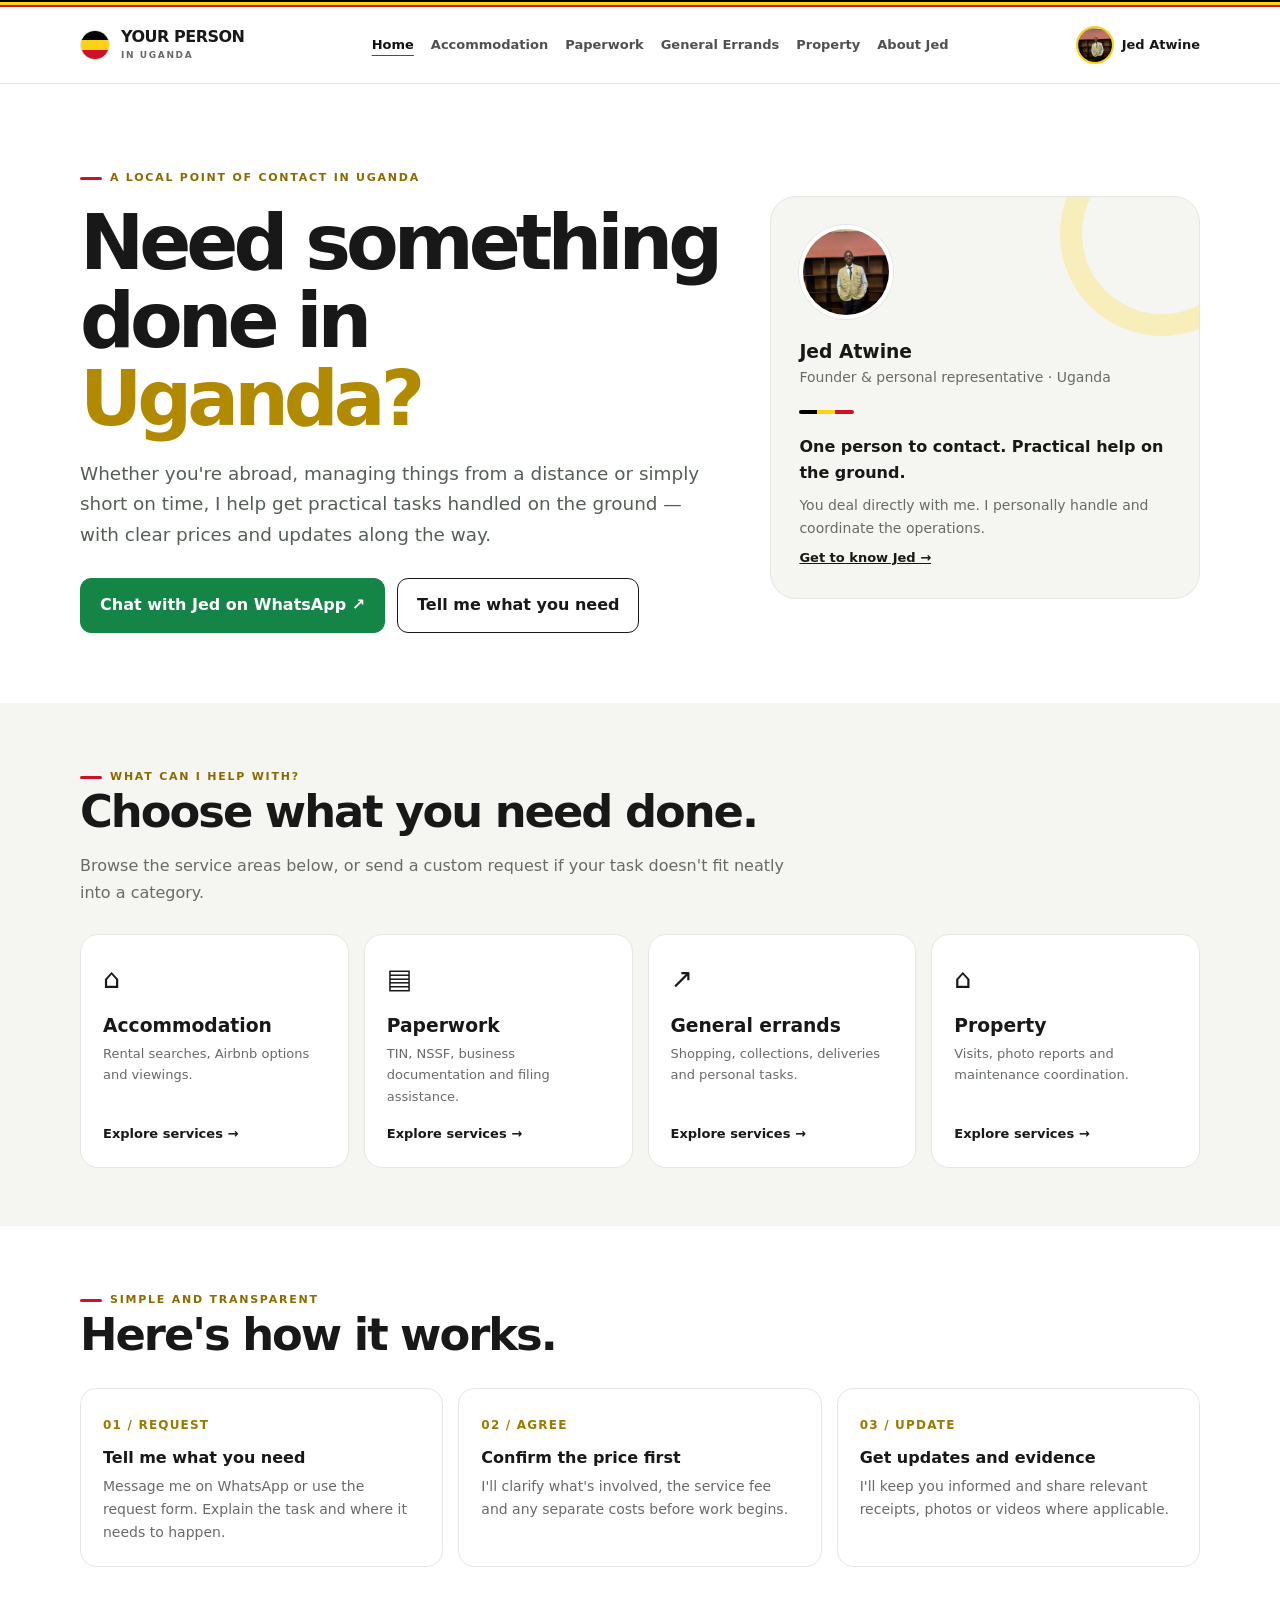
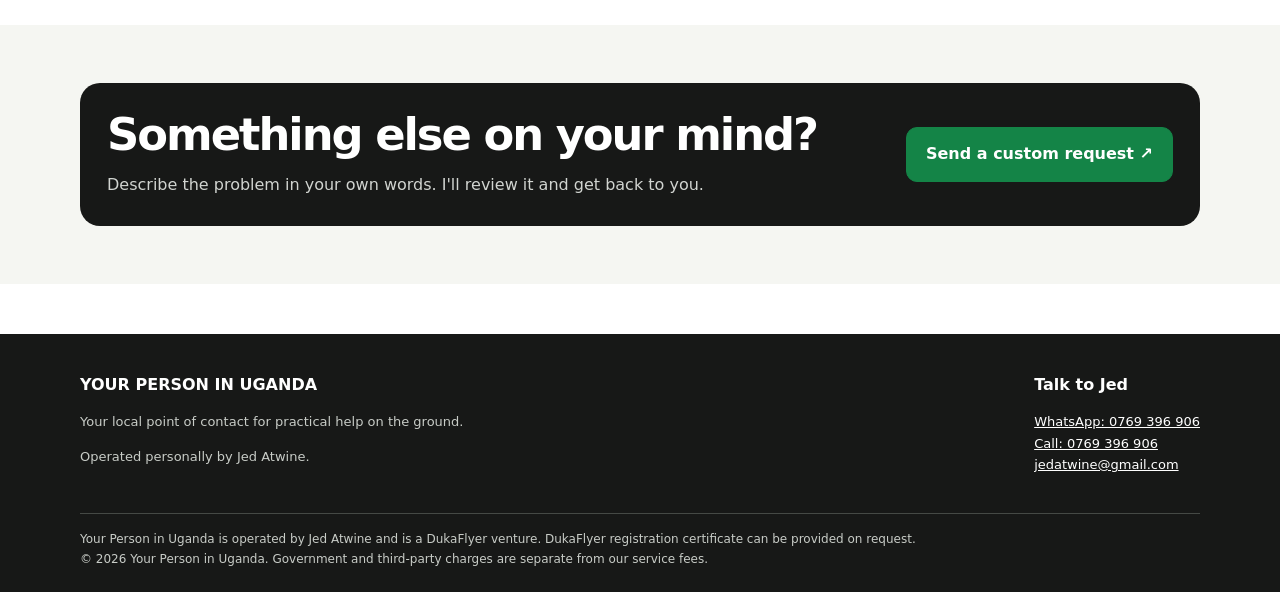
==== index.html @ 383eaf5e "Initial commit via Netlify [skip ci]" ====
<!doctype html><html lang="en"><head><meta charset="utf-8"><meta name="viewport" content="width=device-width,initial-scale=1">
<title>Home | Your Person in Uganda</title><meta name="description" content="Practical local assistance in Uganda, handled personally by Jed Atwine."><link rel="stylesheet" href="styles.css"></head><body>
<div class="flag"></div><header><div class="wrap nav"><a class="brand" href="index.html"><span class="flag-mark"><i></i><i></i><i></i></span><span>YOUR PERSON<small>IN UGANDA</small></span></a>
<nav class="nav-links"><a class="active" href="index.html">Home</a><a class="" href="accommodation.html">Accommodation</a><a class="" href="paperwork.html">Paperwork</a><a class="" href="errands.html">General Errands</a><a class="" href="property.html">Property</a><a class="" href="about.html">About Jed</a></nav><a class="nav-profile" href="about.html"><img src="assets/jed-atwine.jpg" alt="Jed Atwine"><span>Jed Atwine</span></a></div></header>
<main>
<section class="wrap hero"><div><span class="eyebrow">A local point of contact in Uganda</span><h1>Need something done in <span>Uganda?</span></h1>
<p class="lead">Whether you're abroad, managing things from a distance or simply short on time, I help get practical tasks handled on the ground — with clear prices and updates along the way.</p>
<div class="actions"><a class="btn whatsapp" href="https://wa.me/256769396906">Chat with Jed on WhatsApp ↗</a><a class="btn secondary" href="request.html">Tell me what you need</a></div></div>
<aside class="hero-panel"><img class="profile-large" src="assets/jed-atwine.jpg" alt="Jed Atwine"><h3>Jed Atwine</h3><p>Founder & personal representative · Uganda</p><div class="mini-line"></div><strong>One person to contact. Practical help on the ground.</strong><p style="margin-top:8px">You deal directly with me. I personally handle and coordinate the operations.</p><a class="arrow" href="about.html">Get to know Jed →</a></aside></section>
<section class="section soft"><div class="wrap"><div class="section-head"><span class="eyebrow">What can I help with?</span><h2>Choose what you need done.</h2><p>Browse the service areas below, or send a custom request if your task doesn't fit neatly into a category.</p></div>
<div class="grid">
<a class="category" href="accommodation.html"><span class="symbol">⌂</span><h3>Accommodation</h3><p>Rental searches, Airbnb options and viewings.</p><span class="arrow">Explore services →</span></a>
<a class="category" href="paperwork.html"><span class="symbol">▤</span><h3>Paperwork</h3><p>TIN, NSSF, business documentation and filing assistance.</p><span class="arrow">Explore services →</span></a>
<a class="category" href="errands.html"><span class="symbol">↗</span><h3>General errands</h3><p>Shopping, collections, deliveries and personal tasks.</p><span class="arrow">Explore services →</span></a>
<a class="category" href="property.html"><span class="symbol">⌂</span><h3>Property</h3><p>Visits, photo reports and maintenance coordination.</p><span class="arrow">Explore services →</span></a>
</div></div></section>
<section class="section"><div class="wrap"><div class="section-head"><span class="eyebrow">Simple and transparent</span><h2>Here's how it works.</h2></div><div class="steps">
<div class="step"><span class="number">01 / REQUEST</span><b>Tell me what you need</b><p>Message me on WhatsApp or use the request form. Explain the task and where it needs to happen.</p></div>
<div class="step"><span class="number">02 / AGREE</span><b>Confirm the price first</b><p>I'll clarify what's involved, the service fee and any separate costs before work begins.</p></div>
<div class="step"><span class="number">03 / UPDATE</span><b>Get updates and evidence</b><p>I'll keep you informed and share relevant receipts, photos or videos where applicable.</p></div>
</div></div></section>
<section class="section soft"><div class="wrap cta-strip"><div><h2>Something else on your mind?</h2><p>Describe the problem in your own words. I'll review it and get back to you.</p></div><a class="btn whatsapp" href="request.html">Send a custom request ↗</a></div></section>
</main><footer><div class="wrap"><div class="foot"><div><strong>YOUR PERSON IN UGANDA</strong><p>Your local point of contact for practical help on the ground.</p><p>Operated personally by Jed Atwine.</p></div><div><strong>Talk to Jed</strong><p><a href="https://wa.me/256769396906">WhatsApp: 0769 396 906</a><br><a href="tel:+256769396906">Call: 0769 396 906</a><br><a href="mailto:jedatwine@gmail.com">jedatwine@gmail.com</a></p></div></div>
<div class="byline">Your Person in Uganda is operated by Jed Atwine and is a DukaFlyer venture. DukaFlyer registration certificate can be provided on request.<br>© 2026 Your Person in Uganda. Government and third-party charges are separate from our service fees.</div></div></footer></body></html>
---- styles.css ----
:root{--ink:#171817;--muted:#666b66;--paper:#fff;--soft:#f5f6f2;--line:#e4e7df;--yellow:#fcd116;--red:#ce1126;--green:#148447;--max:1120px;--radius:20px}
*{box-sizing:border-box}html{scroll-behavior:smooth}body{margin:0;background:var(--paper);color:var(--ink);font:16px/1.65 system-ui,-apple-system,"Segoe UI",Roboto,Arial,sans-serif}
a{color:inherit}.flag{height:7px;background:linear-gradient(to bottom,#000 0 33.33%,var(--yellow) 33.33% 66.66%,var(--red) 66.66%)}
.wrap{width:min(var(--max),calc(100% - 42px));margin:auto}
header{background:rgba(255,255,255,.96);backdrop-filter:blur(12px);position:sticky;top:0;z-index:20;border-bottom:1px solid var(--line)}
.nav{min-height:76px;display:flex;align-items:center;justify-content:space-between;gap:20px}
.brand{display:flex;align-items:center;gap:11px;text-decoration:none;font-weight:900;letter-spacing:-.5px;line-height:1.05}
.flag-mark{width:30px;height:30px;border-radius:50%;overflow:hidden;border:1px solid #ddd;flex:none}.flag-mark i{height:33.333%;display:block}.flag-mark i:nth-child(1){background:#000}.flag-mark i:nth-child(2){background:var(--yellow)}.flag-mark i:nth-child(3){background:var(--red)}
.brand small{display:block;color:var(--muted);font-size:9px;letter-spacing:.18em;margin-top:5px}
.nav-links{display:flex;align-items:center;gap:17px}.nav-links a{text-decoration:none;font-size:13px;font-weight:650;color:#4e514d;white-space:nowrap}.nav-links a:hover,.nav-links a.active{color:#111;text-decoration:underline;text-decoration-color:var(--red);text-underline-offset:6px}
.nav-profile{display:flex;align-items:center;gap:8px;text-decoration:none;font-size:13px;font-weight:750}.nav-profile img{width:38px;height:38px;border-radius:50%;object-fit:cover;object-position:center 20%;border:2px solid var(--yellow)}
main{min-height:65vh}.hero{padding:78px 0 70px;display:grid;grid-template-columns:1.2fr .8fr;gap:46px;align-items:center}
.eyebrow{display:inline-flex;align-items:center;gap:8px;font-size:11px;text-transform:uppercase;letter-spacing:.16em;font-weight:850;color:#8a6b00}.eyebrow:before{content:"";width:22px;height:3px;background:var(--red);border-radius:4px}
h1{font-size:clamp(2.7rem,6vw,5.1rem);line-height:1.01;letter-spacing:-.065em;margin:16px 0 22px;max-width:760px}h1 span{color:#b18a00}
.lead{font-size:1.15rem;color:#555e56;max-width:660px}.actions{display:flex;gap:12px;flex-wrap:wrap;margin-top:28px}
.btn{display:inline-flex;align-items:center;justify-content:center;gap:8px;padding:13px 19px;border-radius:11px;text-decoration:none;font-weight:800;border:1px solid var(--ink);background:var(--ink);color:#fff;transition:.15s}.btn:hover{transform:translateY(-2px)}.btn.secondary{background:#fff;color:var(--ink)}.btn.whatsapp{background:var(--green);border-color:var(--green)}
.hero-panel{background:var(--soft);border:1px solid var(--line);border-radius:26px;padding:28px;position:relative;overflow:hidden}.hero-panel:after{content:"";position:absolute;width:160px;height:160px;border:22px solid rgba(252,209,22,.25);border-radius:50%;right:-65px;top:-65px}
.profile-large{width:94px;height:94px;border-radius:50%;object-fit:cover;object-position:center 20%;border:4px solid white;box-shadow:0 0 0 1px var(--line)}
.hero-panel h3{margin:13px 0 0}.hero-panel p{margin:3px 0;color:var(--muted);font-size:14px}.mini-line{height:4px;width:55px;background:linear-gradient(90deg,#000 33%,var(--yellow) 33% 66%,var(--red) 66%);border-radius:4px;margin:20px 0}
.section{padding:58px 0}.section.soft{background:var(--soft)}.section-head{max-width:720px;margin-bottom:28px}h2{font-size:clamp(1.9rem,4vw,2.8rem);line-height:1.12;letter-spacing:-.045em;margin:0 0 12px}h3{line-height:1.25}.section-head p,.muted{color:var(--muted)}
.grid{display:grid;grid-template-columns:repeat(4,1fr);gap:15px}.category{border:1px solid var(--line);border-radius:18px;padding:22px;background:white;text-decoration:none;min-height:190px;display:flex;flex-direction:column;transition:.15s}.category:hover{transform:translateY(-3px);border-color:#c8a400;box-shadow:0 12px 30px rgba(0,0,0,.05)}.category .symbol{font-size:27px}.category h3{margin:13px 0 5px}.category p{font-size:13px;color:var(--muted);margin:0}.arrow{margin-top:auto;padding-top:16px;font-size:13px;font-weight:800}
.steps{display:grid;grid-template-columns:repeat(3,1fr);gap:15px}.step{padding:22px;background:#fff;border:1px solid var(--line);border-radius:16px}.step .number{font-size:12px;font-weight:900;color:#9b7900;letter-spacing:.1em}.step b{display:block;margin:7px 0 4px}.step p{margin:0;color:var(--muted);font-size:14px}
.page-intro{padding:58px 0 25px}.page-intro h1{font-size:clamp(2.5rem,5vw,4rem);margin:12px 0}.page-intro p{color:var(--muted);max-width:760px;font-size:1.08rem}
.service-list{display:grid;grid-template-columns:repeat(2,1fr);gap:15px}.service{border:1px solid var(--line);border-radius:17px;padding:22px;display:flex;flex-direction:column;gap:8px;background:#fff}.service h3{margin:0}.price{font-size:1.35rem;font-weight:900;letter-spacing:-.04em}.fee-label{font-size:10px;letter-spacing:.1em;text-transform:uppercase;font-weight:850;color:#826500}.service p{margin:0;color:var(--muted);font-size:14px}.service .btn{align-self:flex-start;margin-top:auto;font-size:13px;padding:9px 13px}
.notice{padding:18px 20px;border-left:4px solid var(--yellow);background:#fff9df;border-radius:0 12px 12px 0;margin:22px 0;font-size:14px}.notice strong{display:block;margin-bottom:4px}
.about-layout{display:grid;grid-template-columns:210px 1fr;gap:36px;align-items:start}.about-photo{width:160px;height:160px;object-fit:cover;object-position:center 20%;border-radius:50%;border:6px solid var(--soft);box-shadow:0 0 0 1px var(--line)}.about-copy p{color:#4e554f}.commitments{display:grid;grid-template-columns:repeat(2,1fr);gap:12px;margin:22px 0}.commitment{padding:15px;background:var(--soft);border-radius:12px;font-size:14px;font-weight:650}
.request-box{background:var(--soft);border:1px solid var(--line);border-radius:22px;padding:25px;max-width:780px}form{display:grid;gap:15px}.field{display:grid;gap:6px}label{font-size:14px;font-weight:800}input,select,textarea{width:100%;padding:13px 14px;border:1px solid #d6d9d1;border-radius:10px;font:inherit;background:#fff;color:var(--ink)}textarea{min-height:130px;resize:vertical}input:focus,select:focus,textarea:focus{outline:3px solid rgba(252,209,22,.35);border-color:#a88b17}.hint{font-size:12px;color:var(--muted)}
.cta-strip{padding:27px;border-radius:20px;background:#171817;color:white;display:flex;justify-content:space-between;align-items:center;gap:20px}.cta-strip p{margin:4px 0 0;color:#d1d4d0}
footer{margin-top:50px;background:#171817;color:#fff;padding:38px 0 22px}.foot{display:flex;justify-content:space-between;gap:28px;flex-wrap:wrap}.foot p{font-size:13px;color:#c8ccc7}.foot a{color:white}.byline{border-top:1px solid #454945;margin-top:25px;padding-top:16px;color:#c8ccc7;font-size:12px}
@media(max-width:900px){.nav{flex-wrap:wrap;padding:12px 0}.nav-links{order:3;width:100%;overflow-x:auto;padding:2px 0 8px}.nav-links a{font-size:12px}.hero{grid-template-columns:1fr;gap:25px;padding:55px 0}.hero-panel{max-width:500px}.grid{grid-template-columns:repeat(2,1fr)}}
@media(max-width:600px){.wrap{width:calc(100% - 30px)}.nav-profile span{display:none}.grid,.service-list,.steps{grid-template-columns:1fr}.about-layout{grid-template-columns:1fr;gap:18px}.about-photo{width:125px;height:125px}.commitments{grid-template-columns:1fr}.section{padding:42px 0}.page-intro{padding:42px 0 18px}.cta-strip{align-items:flex-start;flex-direction:column}.hero{padding:44px 0}.hero-panel{padding:22px}}
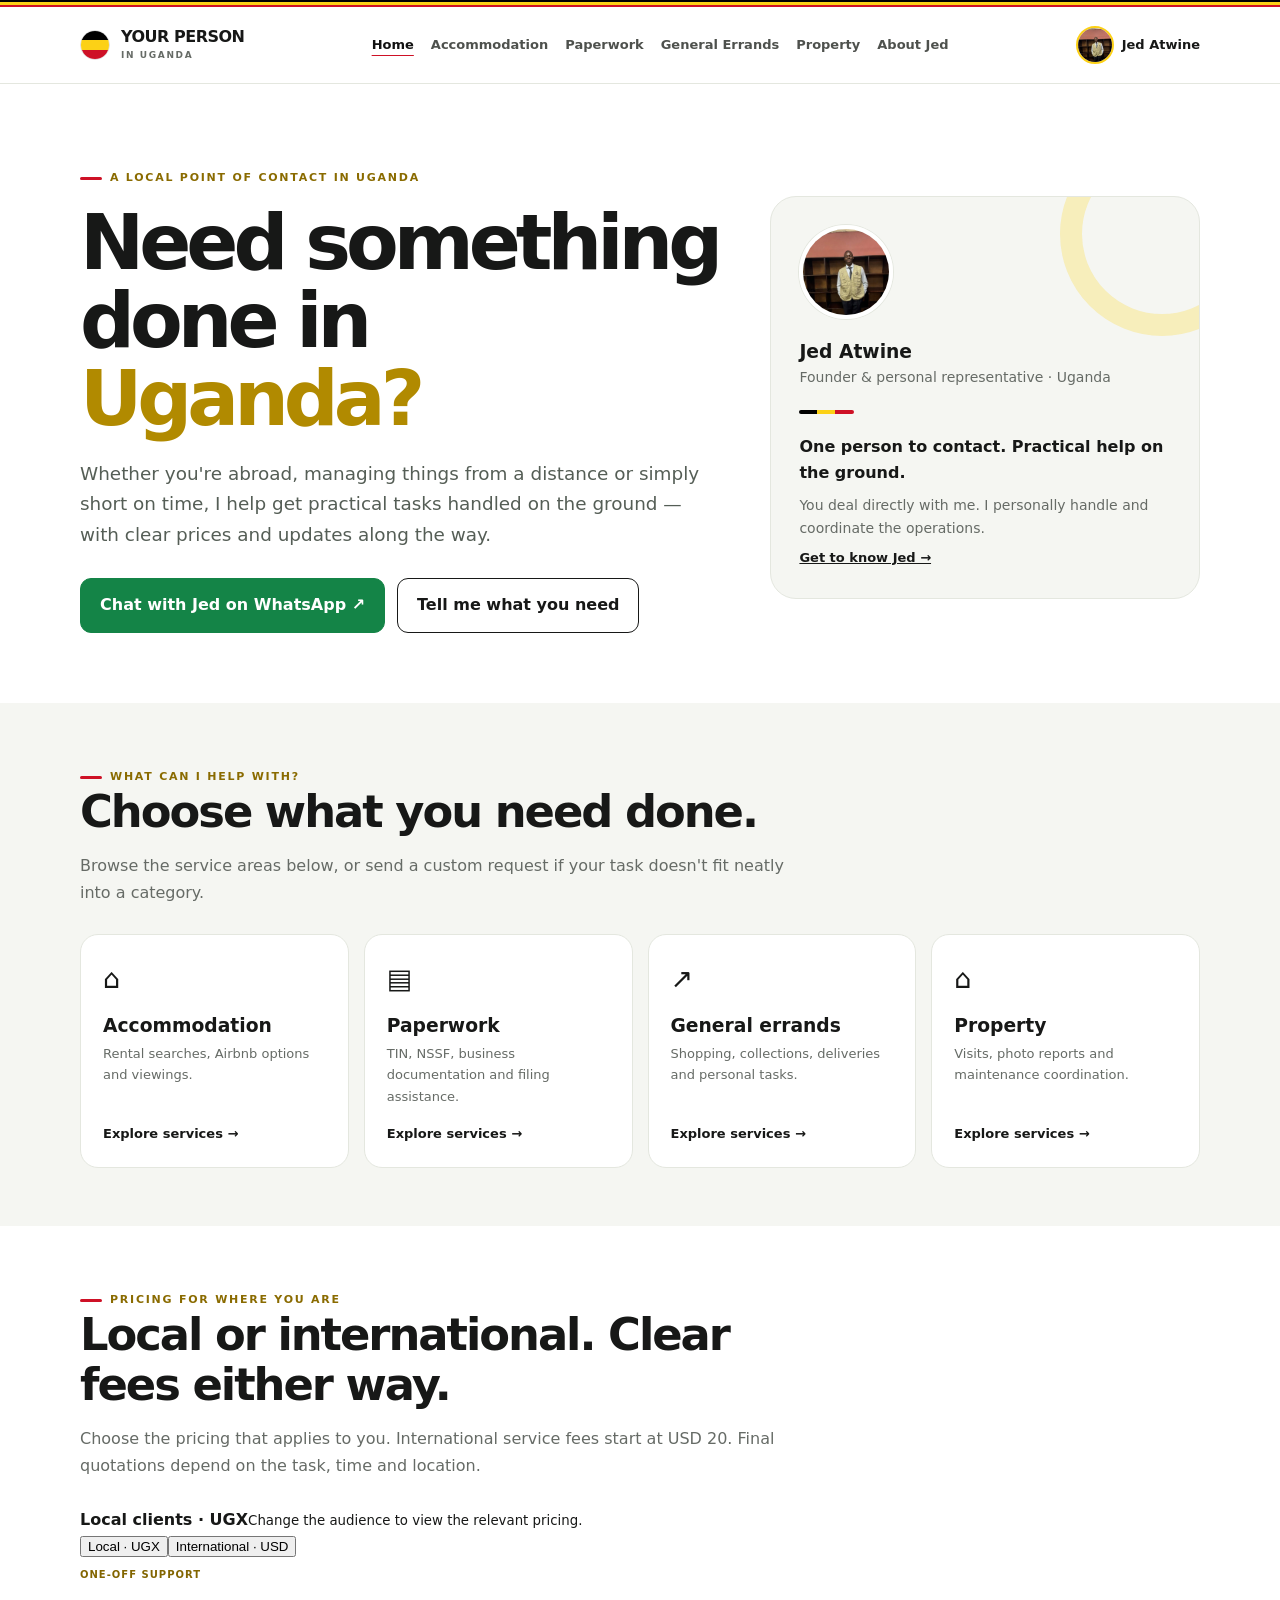
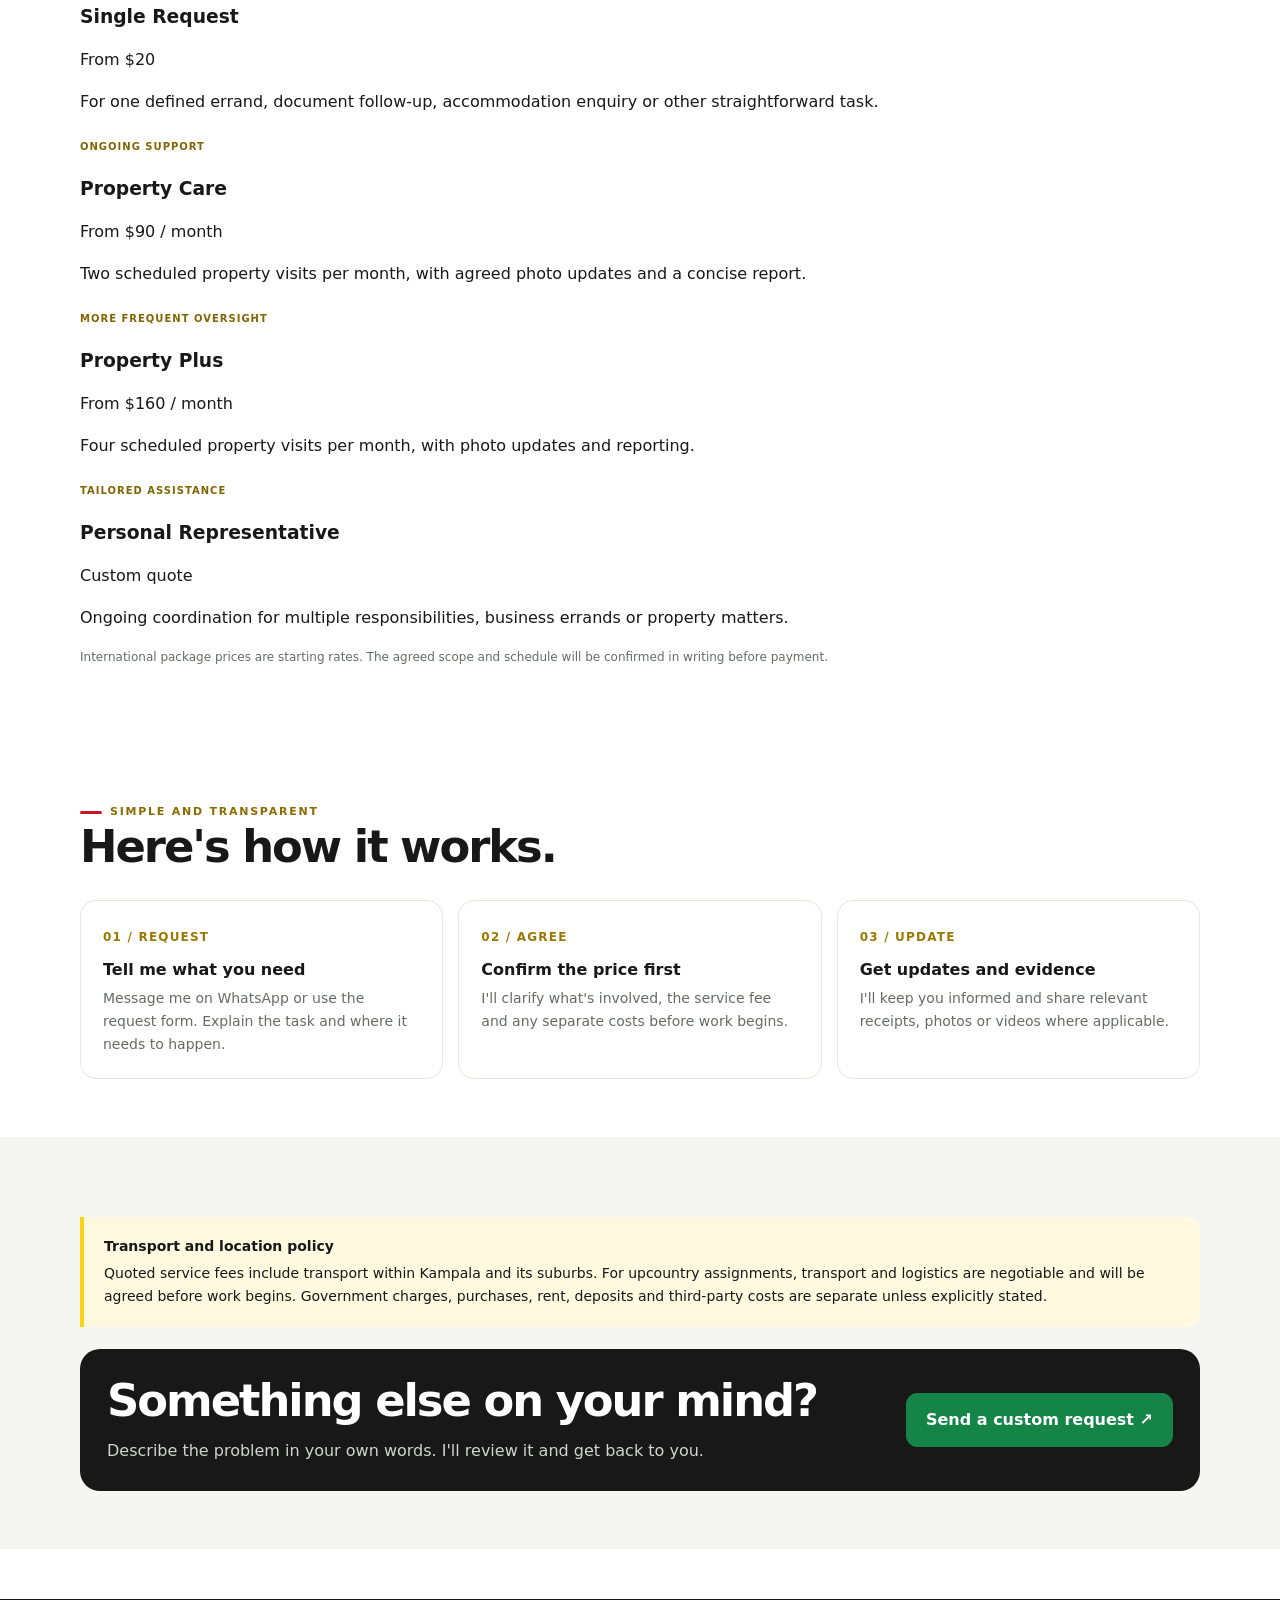
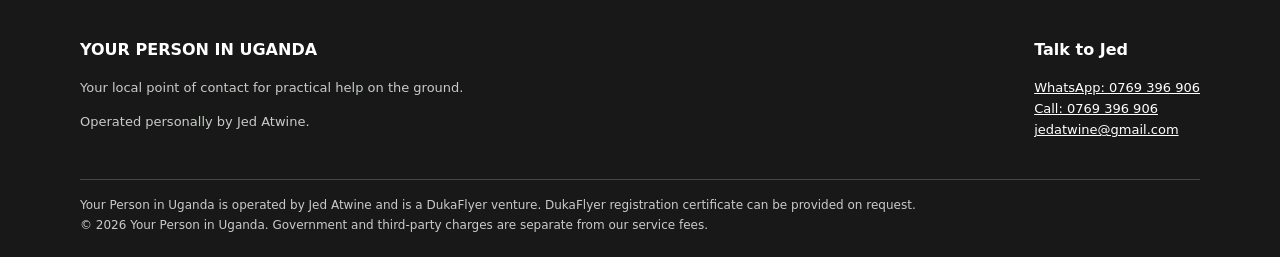
==== commit c22a0d4a: "Revise pricing and transport policy in index.html Updated pricing section and added transport policy" ====
--- a/index.html
+++ b/index.html
@@ -14,11 +14,12 @@
 <a class="category" href="errands.html"><span class="symbol">↗</span><h3>General errands</h3><p>Shopping, collections, deliveries and personal tasks.</p><span class="arrow">Explore services →</span></a>
 <a class="category" href="property.html"><span class="symbol">⌂</span><h3>Property</h3><p>Visits, photo reports and maintenance coordination.</p><span class="arrow">Explore services →</span></a>
 </div></div></section>
+<section class="section"><div class="wrap"><div class="section-head"><span class="eyebrow">Pricing for where you are</span><h2>Local or international. Clear fees either way.</h2><p>Choose the pricing that applies to you. International service fees start at USD 20. Final quotations depend on the task, time and location.</p></div><div class="market-bar home-market"><div><b data-market-label>Local clients · UGX</b><small>Change the audience to view the relevant pricing.</small></div><div class="market-buttons"><button class="market-choice" data-mode="local" type="button">Local · UGX</button><button class="market-choice" data-mode="international" type="button">International · USD</button></div></div><div class="package-grid"><article class="package"><span class="fee-label">One-off support</span><h3>Single Request</h3><div class="package-price" data-local="From UGX 10,000" data-international="From $20">From $20</div><p>For one defined errand, document follow-up, accommodation enquiry or other straightforward task.</p></article><article class="package"><span class="fee-label">Ongoing support</span><h3>Property Care</h3><div class="package-price" data-local="UGX 60,000–80,000 / month" data-international="From $90 / month">From $90 / month</div><p>Two scheduled property visits per month, with agreed photo updates and a concise report.</p></article><article class="package"><span class="fee-label">More frequent oversight</span><h3>Property Plus</h3><div class="package-price" data-local="UGX 100,000–150,000 / month" data-international="From $160 / month">From $160 / month</div><p>Four scheduled property visits per month, with photo updates and reporting.</p></article><article class="package"><span class="fee-label">Tailored assistance</span><h3>Personal Representative</h3><div class="package-price" data-local="Custom quote" data-international="Custom quote">Custom quote</div><p>Ongoing coordination for multiple responsibilities, business errands or property matters.</p></article></div><p class="hint pricing-note">International package prices are starting rates. The agreed scope and schedule will be confirmed in writing before payment.</p></div></section>
 <section class="section"><div class="wrap"><div class="section-head"><span class="eyebrow">Simple and transparent</span><h2>Here's how it works.</h2></div><div class="steps">
 <div class="step"><span class="number">01 / REQUEST</span><b>Tell me what you need</b><p>Message me on WhatsApp or use the request form. Explain the task and where it needs to happen.</p></div>
 <div class="step"><span class="number">02 / AGREE</span><b>Confirm the price first</b><p>I'll clarify what's involved, the service fee and any separate costs before work begins.</p></div>
 <div class="step"><span class="number">03 / UPDATE</span><b>Get updates and evidence</b><p>I'll keep you informed and share relevant receipts, photos or videos where applicable.</p></div>
 </div></div></section>
-<section class="section soft"><div class="wrap cta-strip"><div><h2>Something else on your mind?</h2><p>Describe the problem in your own words. I'll review it and get back to you.</p></div><a class="btn whatsapp" href="request.html">Send a custom request ↗</a></div></section>
+<section class="section soft"><div class="wrap"><div class="notice"><strong>Transport and location policy</strong>Quoted service fees include transport within Kampala and its suburbs. For upcountry assignments, transport and logistics are negotiable and will be agreed before work begins. Government charges, purchases, rent, deposits and third-party costs are separate unless explicitly stated.</div></div><div class="wrap cta-strip"><div><h2>Something else on your mind?</h2><p>Describe the problem in your own words. I'll review it and get back to you.</p></div><a class="btn whatsapp" href="request.html">Send a custom request ↗</a></div></section>
 </main><footer><div class="wrap"><div class="foot"><div><strong>YOUR PERSON IN UGANDA</strong><p>Your local point of contact for practical help on the ground.</p><p>Operated personally by Jed Atwine.</p></div><div><strong>Talk to Jed</strong><p><a href="https://wa.me/256769396906">WhatsApp: 0769 396 906</a><br><a href="tel:+256769396906">Call: 0769 396 906</a><br><a href="mailto:jedatwine@gmail.com">jedatwine@gmail.com</a></p></div></div>
-<div class="byline">Your Person in Uganda is operated by Jed Atwine and is a DukaFlyer venture. DukaFlyer registration certificate can be provided on request.<br>© 2026 Your Person in Uganda. Government and third-party charges are separate from our service fees.</div></div></footer></body></html>+<div class="byline">Your Person in Uganda is operated by Jed Atwine and is a DukaFlyer venture. DukaFlyer registration certificate can be provided on request.<br>© 2026 Your Person in Uganda. Government and third-party charges are separate from our service fees.</div></div></footer><script src="pricing.js"></script></body></html>
